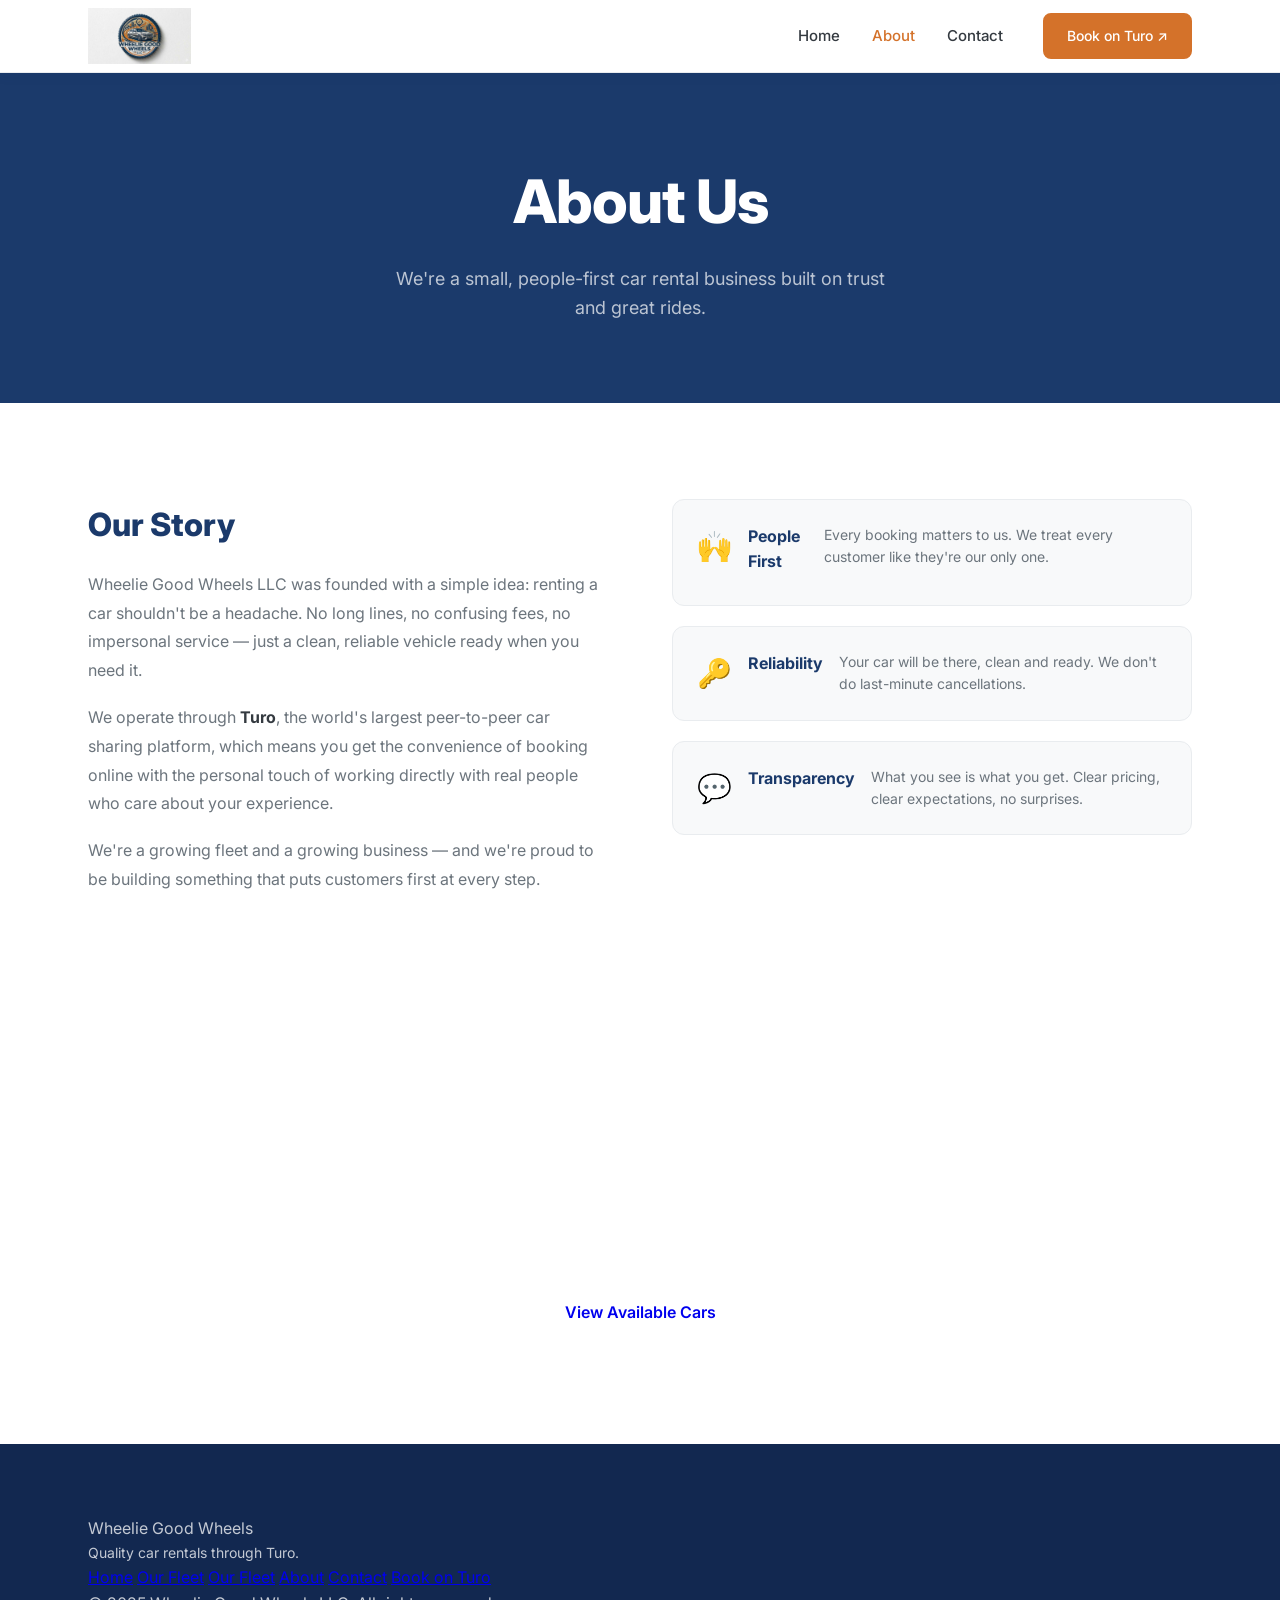
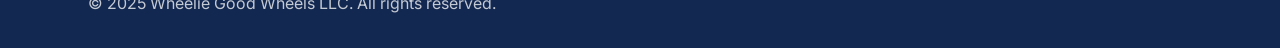
==== about.html @ d0b461b2 "Initial commit - Wheelie Good Wheels website" ====
<!DOCTYPE html>
<html lang="en">
<head>
  <meta charset="UTF-8" />
  <meta name="viewport" content="width=device-width, initial-scale=1.0" />
  <title>About Us – Wheelie Good Wheels</title>
  <meta name="description" content="Learn about Wheelie Good Wheels, a peer-to-peer car rental business on Turo." />
  <link rel="stylesheet" href="styles.css" />
  <link href="https://fonts.googleapis.com/css2?family=Inter:wght@400;500;600;700;800&display=swap" rel="stylesheet" />
</head>
<body>

  <!-- NAV -->
  <nav class="navbar">
    <div class="container nav-inner">
      <a href="index.html" class="logo">
        <img src="logo.jpg" alt="Wheelie Good Wheels LLC" />
      </a>
      <ul class="nav-links">
        <li><a href="index.html">Home</a></li>
        <li><a href="about.html" class="active">About</a></li>
        <li><a href="contact.html">Contact</a></li>
        <li><a href="https://turo.com" target="_blank" class="btn btn-primary">Book on Turo ↗</a></li>
      </ul>
      <button class="hamburger" id="hamburger" aria-label="Open menu">&#9776;</button>
    </div>
    <div class="mobile-menu" id="mobileMenu">
      <a href="index.html">Home</a>
      <a href="fleet.html">Our Fleet</a>
      <a href="fleet.html">Our Fleet</a>
          <a href="about.html">About</a>
      <a href="contact.html">Contact</a>
      <a href="https://turo.com" target="_blank" class="btn btn-primary">Book on Turo</a>
    </div>
  </nav>

  <!-- PAGE HERO -->
  <section class="page-hero">
    <div class="container text-center">
      <h1>About Us</h1>
      <p>We're a small, people-first car rental business built on trust and great rides.</p>
    </div>
  </section>

  <!-- ABOUT CONTENT -->
  <section class="about-section">
    <div class="container about-grid">
      <div class="about-text">
        <h2>Our Story</h2>
        <p>Wheelie Good Wheels LLC was founded with a simple idea: renting a car shouldn't be a headache. No long lines, no confusing fees, no impersonal service — just a clean, reliable vehicle ready when you need it.</p>
        <p>We operate through <strong>Turo</strong>, the world's largest peer-to-peer car sharing platform, which means you get the convenience of booking online with the personal touch of working directly with real people who care about your experience.</p>
        <p>We're a growing fleet and a growing business — and we're proud to be building something that puts customers first at every step.</p>
      </div>
      <div class="about-values">
        <div class="value-card">
          <span class="value-icon">🙌</span>
          <h3>People First</h3>
          <p>Every booking matters to us. We treat every customer like they're our only one.</p>
        </div>
        <div class="value-card">
          <span class="value-icon">🔑</span>
          <h3>Reliability</h3>
          <p>Your car will be there, clean and ready. We don't do last-minute cancellations.</p>
        </div>
        <div class="value-card">
          <span class="value-icon">💬</span>
          <h3>Transparency</h3>
          <p>What you see is what you get. Clear pricing, clear expectations, no surprises.</p>
        </div>
      </div>
    </div>
  </section>

  <!-- CTA BANNER -->
  <section class="cta-banner">
    <div class="container text-center">
      <h2>Ready to Book?</h2>
      <p>Find your next ride on Turo — fast, easy, and affordable.</p>
      <a href="https://turo.com" target="_blank" class="btn btn-dark btn-lg">View Available Cars</a>
    </div>
  </section>

  <!-- FOOTER -->
  <footer class="footer">
    <div class="container footer-inner">
      <div class="footer-brand">
        <span class="logo-text">Wheelie Good Wheels</span>
        <p>Quality car rentals through Turo.</p>
      </div>
      <div class="footer-links">
        <a href="index.html">Home</a>
        <a href="fleet.html">Our Fleet</a>
      <a href="fleet.html">Our Fleet</a>
          <a href="about.html">About</a>
        <a href="contact.html">Contact</a>
        <a href="https://turo.com" target="_blank">Book on Turo</a>
      </div>
      <p class="footer-copy">&copy; 2025 Wheelie Good Wheels LLC. All rights reserved.</p>
    </div>
  </footer>

  <script src="script.js"></script>
</body>
</html>
---- styles.css ----
/* ===========================
   WHEELIE GOOD WHEELS - CSS v2
   Navy #1B3A6B | Orange #D4722A | White #FFFFFF
   =========================== */

*, *::before, *::after { box-sizing: border-box; margin: 0; padding: 0; }

:root {
  --navy: #1B3A6B;
  --navy-dark: #122850;
  --orange: #D4722A;
  --orange-dark: #B85E1E;
  --white: #FFFFFF;
  --off-white: #F8F9FA;
  --gray-100: #F1F3F5;
  --gray-200: #E9ECEF;
  --gray-400: #ADB5BD;
  --gray-600: #6C757D;
  --gray-800: #343A40;
  --font: 'Inter', -apple-system, BlinkMacSystemFont, sans-serif;
  --radius: 12px;
  --radius-lg: 20px;
  --shadow: 0 4px 24px rgba(27,58,107,0.10);
  --shadow-lg: 0 12px 48px rgba(27,58,107,0.18);
}

html { scroll-behavior: smooth; }
body { font-family: var(--font); color: var(--gray-800); background: var(--white); line-height: 1.6; -webkit-font-smoothing: antialiased; }

/* ---- UTILITY ---- */
.container { max-width: 1160px; margin: 0 auto; padding: 0 28px; }
.text-center { text-align: center; }
.mt-48 { margin-top: 48px; }

/* ---- BUTTONS ---- */
.btn {
  display: inline-block;
  padding: 13px 26px;
  border-radius: 8px;
  font-weight: 600;
  font-size: 15px;
  text-decoration: none;
  cursor: pointer;
  transition: all 0.2s ease;
  border: 2px solid transparent;
}
.btn-primary { background: var(--orange); color: var(--white); border-color: var(--orange); }
.btn-primary:hover { background: var(--orange-dark); border-color: var(--orange-dark); transform: translateY(-2px); box-shadow: 0 6px 20px rgba(212,114,42,0.4); }
.btn-outline { background: transparent; color: var(--navy); border-color: var(--navy); }
.btn-outline:hover { background: var(--navy); color: var(--white); transform: translateY(-2px); }
.btn-white-outline { background: transparent; color: var(--white); border-color: rgba(255,255,255,0.7); }
.btn-white-outline:hover { background: rgba(255,255,255,0.15); border-color: var(--white); }
.btn-lg { padding: 16px 36px; font-size: 16px; border-radius: 10px; }
.btn-xl { padding: 20px 48px; font-size: 18px; font-weight: 700; border-radius: 12px; }

/* ---- SECTION HEADER ---- */
.section-header { text-align: center; margin-bottom: 56px; }
.section-title { font-size: clamp(28px, 4vw, 44px); font-weight: 800; letter-spacing: -0.5px; color: var(--navy); margin-bottom: 14px; }
.section-sub { font-size: 17px; color: var(--gray-600); max-width: 540px; margin: 0 auto; }

/* ---- NAVBAR ---- */
.navbar { position: sticky; top: 0; z-index: 100; background: var(--white); border-bottom: 1px solid var(--gray-200); box-shadow: 0 2px 12px rgba(27,58,107,0.08); }
.nav-inner { display: flex; align-items: center; justify-content: space-between; height: 72px; }
.logo img { height: 56px; width: auto; display: block; }
.nav-links { display: flex; align-items: center; gap: 32px; list-style: none; }
.nav-links a { text-decoration: none; color: var(--gray-800); font-weight: 500; font-size: 15px; transition: color 0.2s; }
.nav-links a:hover, .nav-links a.active { color: var(--orange); }
.nav-links .btn { color: var(--white); margin-left: 8px; padding: 10px 22px; font-size: 14px; }
.hamburger { display: none; background: none; border: none; color: var(--navy); font-size: 26px; cursor: pointer; }
.mobile-menu { display: none; flex-direction: column; gap: 4px; background: var(--white); padding: 12px 28px 20px; border-top: 1px solid var(--gray-200); }
.mobile-menu a { text-decoration: none; color: var(--gray-800); font-weight: 500; font-size: 16px; padding: 10px 0; border-bottom: 1px solid var(--gray-100); }
.mobile-menu .btn { margin-top: 12px; text-align: center; color: var(--white); border-bottom: none; }
.mobile-menu.open { display: flex; }
@media (max-width: 820px) { .nav-links { display: none; } .hamburger { display: block; } }

/* ---- HERO ---- */
.hero { position: relative; min-height: 92vh; display: flex; align-items: center; overflow: hidden; }
.hero-bg {
  position: absolute; inset: 0;
  background-image: url('https://images.unsplash.com/photo-1492144534655-ae79c964c9d7?w=1800&q=85');
  background-size: cover;
  background-position: center 40%;
  z-index: 0;
}
.hero-overlay {
  position: absolute; inset: 0;
  background: linear-gradient(135deg, rgba(27,58,107,0.88) 0%, rgba(18,40,80,0.72) 60%, rgba(0,0,0,0.55) 100%);
  z-index: 1;
}
.hero-inner { position: relative; z-index: 2; padding: 100px 0 80px; }
.hero-content { max-width: 640px; }
.hero-badge-pill {
  display: inline-block;
  background: rgba(212,114,42,0.25);
  border: 1px solid rgba(212,114,42,0.6);
  color: #FFB380;
  font-size: 13px;
  font-weight: 600;
  padding: 6px 16px;
  border-radius: 999px;
  margin-bottom: 24px;
  letter-spacing: 0.3px;
}
.hero-content h1 {
  font-size: clamp(44px, 7vw, 80px);
  font-weight: 900;
  line-height: 1.05;
  letter-spacing: -2px;
  color: var(--white);
  margin-bottom: 24px;
}
.hero-content h1 .highlight { color: var(--orange); }
.hero-sub { font-size: 19px; color: rgba(255,255,255,0.80); max-width: 500px; margin-bottom: 40px; line-height: 1.7; }
.hero-buttons { display: flex; gap: 16px; flex-wrap: wrap; margin-bottom: 48px; }
.hero-stats { display: flex; align-items: center; gap: 20px; }
.stat { display: flex; flex-direction: column; }
.stat strong { font-size: 20px; font-weight: 800; color: var(--white); line-height: 1; }
.stat span { font-size: 12px; color: rgba(255,255,255,0.6); text-transform: uppercase; letter-spacing: 0.5px; margin-top: 3px; }
.stat-divider { width: 1px; height: 36px; background: rgba(255,255,255,0.2); }
@media (max-width: 600px) { .hero { min-height: 85vh; } .hero-content h1 { letter-spacing: -1px; } }

/* ---- TRUST BAR ---- */
.trust-bar { background: var(--navy); padding: 18px 0; }
.trust-inner { display: flex; align-items: center; justify-content: center; gap: 36px; flex-wrap: wrap; }
.trust-item { color: rgba(255,255,255,0.88); font-size: 14px; font-weight: 500; white-space: nowrap; }
@media (max-width: 600px) { .trust-inner { gap: 18px; } }

/* ---- FLEET ---- */
.fleet { padding: 100px 0; background: var(--off-white); }
.fleet-grid { display: grid; grid-template-columns: repeat(auto-fit, minmax(300px, 1fr)); gap: 28px; }
.fleet-card { background: var(--white); border-radius: var(--radius-lg); overflow: hidden; box-shadow: var(--shadow); transition: transform 0.25s, box-shadow 0.25s; }
.fleet-card:hover { transform: translateY(-6px); box-shadow: var(--shadow-lg); }
.fleet-img-wrap { position: relative; overflow: hidden; height: 220px; }
.fleet-img-wrap img { width: 100%; height: 100%; object-fit: cover; transition: transform 0.4s; }
.fleet-card:hover .fleet-img-wrap img { transform: scale(1.05); }
.fleet-tag {
  position: absolute; top: 14px; left: 14px;
  background: var(--orange); color: var(--white);
  font-size: 12px; font-weight: 700;
  padding: 4px 12px; border-radius: 999px;
  text-transform: uppercase; letter-spacing: 0.5px;
}
.fleet-tag-soon { background: var(--gray-600); }
.fleet-info { padding: 24px; }
.fleet-info h3 { font-size: 20px; font-weight: 700; color: var(--navy); margin-bottom: 8px; }
.fleet-info p { color: var(--gray-600); font-size: 14px; margin-bottom: 20px; line-height: 1.6; }

/* ---- FEATURES ---- */
.features { padding: 100px 0; background: var(--white); }
.features-grid { display: grid; grid-template-columns: repeat(auto-fit, minmax(240px, 1fr)); gap: 24px; }
.feature-card { background: var(--off-white); border-radius: var(--radius); padding: 36px 28px; border: 1px solid var(--gray-200); transition: all 0.2s; }
.feature-card:hover { border-color: var(--orange); box-shadow: 0 6px 24px rgba(212,114,42,0.12); transform: translateY(-3px); }
.feature-icon { font-size: 36px; margin-bottom: 18px; }
.feature-card h3 { font-size: 18px; font-weight: 700; color: var(--navy); margin-bottom: 10px; }
.feature-card p { color: var(--gray-600); font-size: 15px; line-height: 1.65; }

/* ---- HOW IT WORKS ---- */
.how-it-works { padding: 100px 0; background: var(--navy); }
.how-it-works .section-title { color: var(--white); }
.how-it-works .section-sub { color: rgba(255,255,255,0.65); }
.steps { display: flex; align-items: flex-start; justify-content: center; gap: 16px; flex-wrap: wrap; margin-top: 0; }
.step { flex: 1; min-width: 200px; max-width: 260px; text-align: center; padding: 32px 16px; }
.step-num { width: 64px; height: 64px; background: var(--orange); color: var(--white); border-radius: 50%; font-size: 24px; font-weight: 800; display: flex; align-items: center; justify-content: center; margin: 0 auto 20px; box-shadow: 0 6px 20px rgba(212,114,42,0.4); }
.step h3 { font-size: 18px; font-weight: 700; color: var(--white); margin-bottom: 10px; }
.step p { color: rgba(255,255,255,0.65); font-size: 15px; line-height: 1.65; }
.step-arrow { font-size: 28px; color: rgba(255,255,255,0.25); align-self: center; padding-bottom: 32px; }
.how-it-works .btn-primary { box-shadow: 0 8px 28px rgba(212,114,42,0.45); }
@media (max-width: 640px) { .step-arrow { display: none; } }

/* ---- CTA BANNER ---- */
.cta-banner { position: relative; padding: 100px 0; overflow: hidden; }
.cta-bg {
  position: absolute; inset: 0;
  background-image: url('https://images.unsplash.com/photo-1449965408869-eaa3f722e40d?w=1600&q=80');
  background-size: cover; background-position: center;
  filter: brightness(0.35);
  z-index: 0;
}
.cta-inner { position: relative; z-index: 1; }
.cta-banner h2 { font-size: clamp(32px, 5vw, 56px); font-weight: 900; color: var(--white); margin-bottom: 16px; letter-spacing: -1px; }
.cta-banner p { font-size: 18px; color: rgba(255,255,255,0.78); margin-bottom: 40px; max-width: 480px; margin-left: auto; margin-right: auto; }

/* ---- FOOTER ---- */
.footer { background: var(--navy-dark); color: rgba(255,255,255,0.75); padding: 72px 0 32px; }
.footer-top { display: grid; grid-template-columns: 2fr 1fr 1fr; gap: 48px; margin-bottom: 56px; }
@media (max-width: 768px) { .footer-top { grid-template-columns: 1fr; gap: 36px; } }
.footer-logo { height: 64px; width: auto; margin-bottom: 16px; border-radius: 8px; background: var(--white); padding: 4px; }
.footer-brand p { font-size: 14px; line-height: 1.7; max-width: 280px; }
.footer-nav, .footer-contact { display: flex; flex-direction: column; gap: 10px; }
.footer-nav strong, .footer-contact strong { color: var(--white); font-size: 13px; text-transform: uppercase; letter-spacing: 1px; margin-bottom: 6px; }
.footer-nav a, .footer-contact a, .footer-contact span { color: rgba(255,255,255,0.6); text-decoration: none; font-size: 14px; transition: color 0.2s; }
.footer-nav a:hover, .footer-contact a:hover { color: var(--orange); }
.footer-bottom { border-top: 1px solid rgba(255,255,255,0.08); padding-top: 28px; text-align: center; font-size: 13px; color: rgba(255,255,255,0.35); }

/* ---- PAGE HERO ---- */
.page-hero { background: var(--navy); color: var(--white); padding: 80px 0; text-align: center; }
.page-hero h1 { font-size: clamp(36px, 5vw, 60px); font-weight: 800; letter-spacing: -1px; margin-bottom: 16px; }
.page-hero p { font-size: 18px; color: rgba(255,255,255,0.70); max-width: 520px; margin: 0 auto; }

/* ---- ABOUT PAGE ---- */
.about-section { padding: 96px 0; }
.about-grid { display: grid; grid-template-columns: 1fr 1fr; gap: 64px; align-items: start; }
@media (max-width: 768px) { .about-grid { grid-template-columns: 1fr; gap: 48px; } }
.about-text h2 { font-size: 32px; font-weight: 800; color: var(--navy); margin-bottom: 20px; }
.about-text p { color: var(--gray-600); font-size: 16px; margin-bottom: 18px; line-height: 1.8; }
.about-text p strong { color: var(--gray-800); }
.about-values { display: flex; flex-direction: column; gap: 20px; }
.value-card { background: var(--off-white); border-radius: var(--radius); padding: 24px; display: flex; gap: 16px; align-items: flex-start; border: 1px solid var(--gray-200); }
.value-icon { font-size: 28px; flex-shrink: 0; }
.value-card h3 { font-size: 16px; font-weight: 700; color: var(--navy); margin-bottom: 6px; }
.value-card p { color: var(--gray-600); font-size: 14px; line-height: 1.6; }

/* ---- CONTACT PAGE ---- */
.contact-section { padding: 96px 0; }
.contact-grid { display: grid; grid-template-columns: 1fr 1.4fr; gap: 64px; align-items: start; }
@media (max-width: 768px) { .contact-grid { grid-template-columns: 1fr; gap: 48px; } }
.contact-info h2 { font-size: 30px; font-weight: 800; color: var(--navy); margin-bottom: 16px; }
.contact-info > p { color: var(--gray-600); margin-bottom: 36px; line-height: 1.75; }
.contact-item { display: flex; gap: 16px; align-items: flex-start; margin-bottom: 28px; }
.contact-icon { font-size: 24px; flex-shrink: 0; margin-top: 2px; }
.contact-item strong { display: block; font-weight: 700; font-size: 13px; text-transform: uppercase; letter-spacing: 0.5px; margin-bottom: 4px; color: var(--navy); }
.contact-item a, .contact-item span { color: var(--gray-600); text-decoration: none; font-size: 15px; }
.contact-item a:hover { color: var(--orange); }
.contact-form-wrap { background: var(--off-white); border-radius: 16px; padding: 44px; border: 1px solid var(--gray-200); }
.form-group { margin-bottom: 20px; }
.form-group label { display: block; font-weight: 600; font-size: 14px; margin-bottom: 8px; color: var(--gray-800); }
.form-group input, .form-group textarea { width: 100%; padding: 13px 16px; border: 2px solid var(--gray-200); border-radius: 8px; font-size: 15px; font-family: var(--font); background: var(--white); transition: border-color 0.2s; color: var(--gray-800); }
.form-group input:focus, .form-group textarea:focus { outline: none; border-color: var(--orange); }
.form-group textarea { resize: vertical; }
.form-check { margin-bottom: 24px; }
.checkbox-label { display: flex; align-items: flex-start; gap: 12px; cursor: pointer; }
.checkbox-label input[type="checkbox"] { width: 18px; height: 18px; margin-top: 2px; flex-shrink: 0; accent-color: var(--orange); cursor: pointer; }
.checkbox-label span { font-size: 13px; color: var(--gray-600); line-height: 1.6; }
.form-note { margin-top: 14px; text-align: center; font-size: 13px; color: var(--gray-400); }
.form-note a { color: var(--orange); text-decoration: underline; }
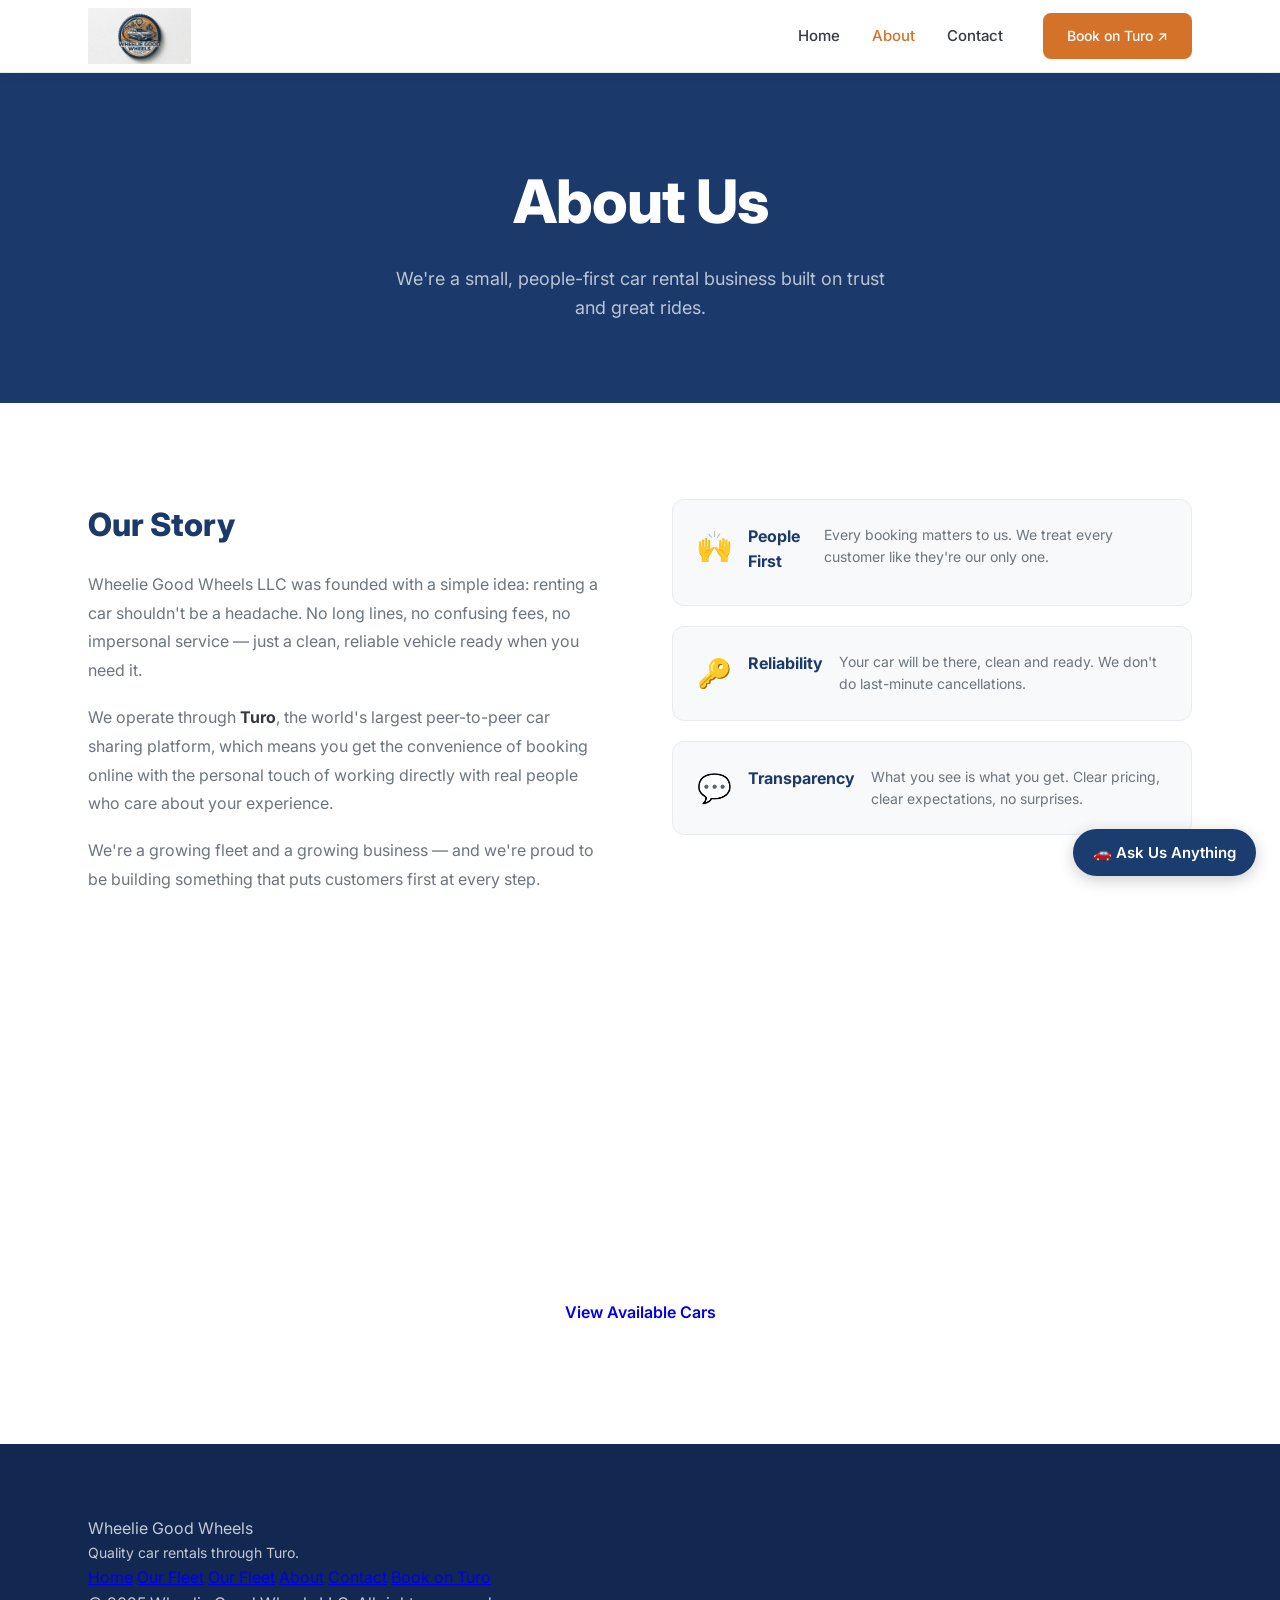
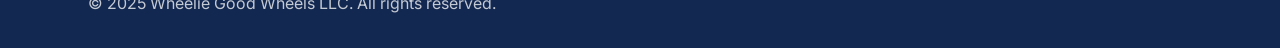
==== commit 58304232: "Add AI chat widget (Gemini) + fix contact page + Formspree serverless backend" ====
--- a/about.html
+++ b/about.html
@@ -100,5 +100,6 @@
   </footer>
 
   <script src="script.js"></script>
+  <script src="chat-widget.js"></script>
 </body>
 </html>
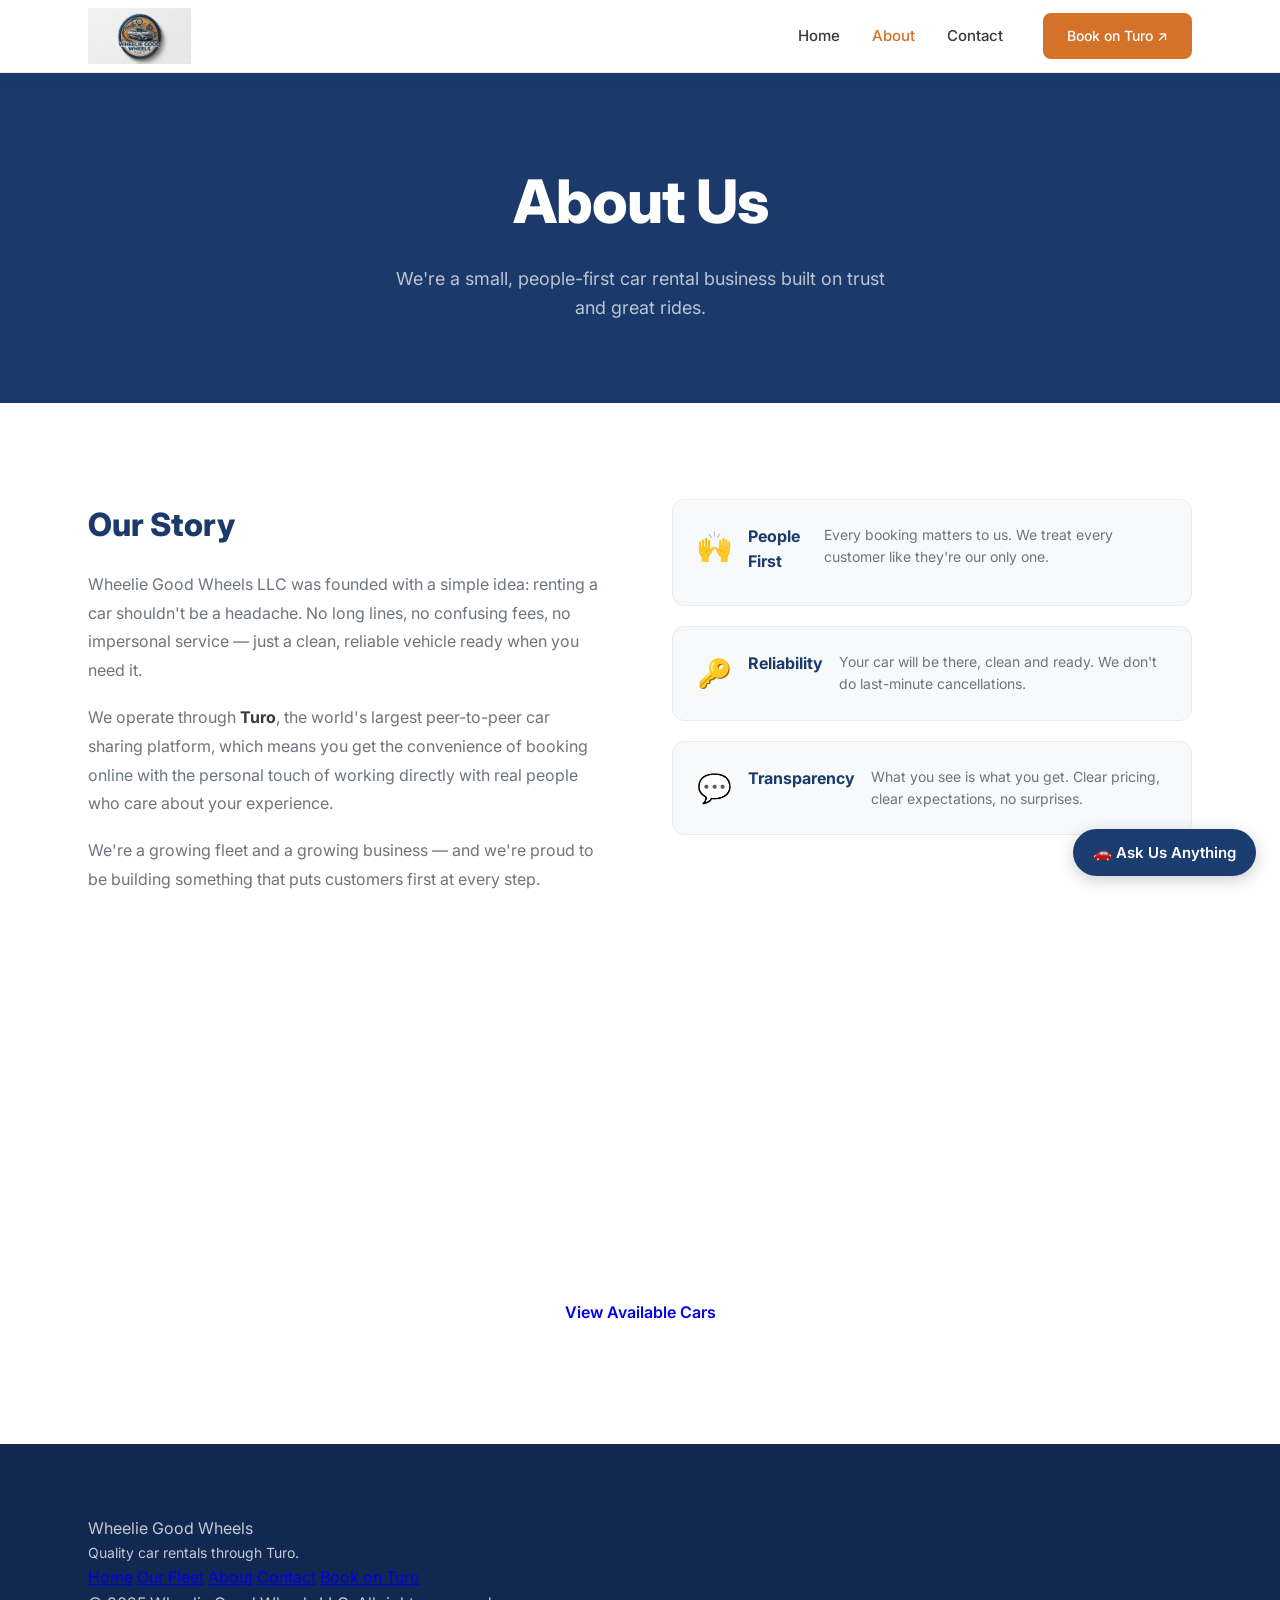
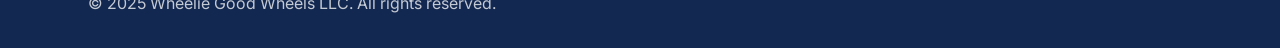
==== commit 1d35f436: "Fix duplicate Our Fleet on all pages + proper logo watermark in hero (33vw, screen blend)" ====
--- a/about.html
+++ b/about.html
@@ -20,17 +20,16 @@
         <li><a href="index.html">Home</a></li>
         <li><a href="about.html" class="active">About</a></li>
         <li><a href="contact.html">Contact</a></li>
-        <li><a href="https://turo.com" target="_blank" class="btn btn-primary">Book on Turo ↗</a></li>
+        <li><a href="https://turo.com/us/en/suv-rental/united-states/brandon-fl/tesla/model-y/3444633" target="_blank" class="btn btn-primary">Book on Turo ↗</a></li>
       </ul>
       <button class="hamburger" id="hamburger" aria-label="Open menu">&#9776;</button>
     </div>
     <div class="mobile-menu" id="mobileMenu">
       <a href="index.html">Home</a>
       <a href="fleet.html">Our Fleet</a>
-      <a href="fleet.html">Our Fleet</a>
-          <a href="about.html">About</a>
+      <a href="about.html">About</a>
       <a href="contact.html">Contact</a>
-      <a href="https://turo.com" target="_blank" class="btn btn-primary">Book on Turo</a>
+      <a href="https://turo.com/us/en/suv-rental/united-states/brandon-fl/tesla/model-y/3444633" target="_blank" class="btn btn-primary">Book on Turo</a>
     </div>
   </nav>
 
@@ -76,7 +75,7 @@
     <div class="container text-center">
       <h2>Ready to Book?</h2>
       <p>Find your next ride on Turo — fast, easy, and affordable.</p>
-      <a href="https://turo.com" target="_blank" class="btn btn-dark btn-lg">View Available Cars</a>
+      <a href="https://turo.com/us/en/suv-rental/united-states/brandon-fl/tesla/model-y/3444633" target="_blank" class="btn btn-dark btn-lg">View Available Cars</a>
     </div>
   </section>
 
@@ -90,10 +89,9 @@
       <div class="footer-links">
         <a href="index.html">Home</a>
         <a href="fleet.html">Our Fleet</a>
-      <a href="fleet.html">Our Fleet</a>
-          <a href="about.html">About</a>
+        <a href="about.html">About</a>
         <a href="contact.html">Contact</a>
-        <a href="https://turo.com" target="_blank">Book on Turo</a>
+        <a href="https://turo.com/us/en/suv-rental/united-states/brandon-fl/tesla/model-y/3444633" target="_blank">Book on Turo</a>
       </div>
       <p class="footer-copy">&copy; 2025 Wheelie Good Wheels LLC. All rights reserved.</p>
     </div>
--- a/styles.css
+++ b/styles.css
@@ -77,17 +77,30 @@
 .hero { position: relative; min-height: 92vh; display: flex; align-items: center; overflow: hidden; }
 .hero-bg {
   position: absolute; inset: 0;
-  background-image: url('https://images.unsplash.com/photo-1492144534655-ae79c964c9d7?w=1800&q=85');
-  background-size: cover;
-  background-position: center 40%;
+  background-color: var(--navy-dark);
   z-index: 0;
 }
 .hero-overlay {
   position: absolute; inset: 0;
-  background: linear-gradient(135deg, rgba(27,58,107,0.88) 0%, rgba(18,40,80,0.72) 60%, rgba(0,0,0,0.55) 100%);
+  background: linear-gradient(135deg, rgba(15,30,60,0.80) 0%, rgba(15,30,60,0.60) 50%, rgba(15,30,60,0.72) 100%);
   z-index: 1;
 }
-.hero-inner { position: relative; z-index: 2; padding: 100px 0 80px; }
+.hero-logo-watermark {
+  position: absolute; inset: 0;
+  z-index: 2;
+  display: flex;
+  align-items: center;
+  justify-content: center;
+  pointer-events: none;
+}
+.hero-logo-watermark img {
+  width: 33vw;
+  max-width: 480px;
+  min-width: 200px;
+  opacity: 0.18;
+  mix-blend-mode: screen;
+}
+.hero-inner { position: relative; z-index: 3; padding: 100px 0 80px; }
 .hero-content { max-width: 640px; }
 .hero-badge-pill {
   display: inline-block;
@@ -233,3 +246,179 @@
 .checkbox-label span { font-size: 13px; color: var(--gray-600); line-height: 1.6; }
 .form-note { margin-top: 14px; text-align: center; font-size: 13px; color: var(--gray-400); }
 .form-note a { color: var(--orange); text-decoration: underline; }
+
+/* ===========================
+   MOBILE OPTIMIZATIONS
+   =========================== */
+
+/* ---- GLOBAL MOBILE ---- */
+@media (max-width: 480px) {
+  .container { padding: 0 16px; }
+  .btn-xl { padding: 16px 32px; font-size: 16px; }
+  .btn-lg { padding: 14px 24px; font-size: 15px; }
+  .section-header { margin-bottom: 36px; }
+  .section-sub { font-size: 15px; }
+}
+
+/* ---- NAVBAR MOBILE ---- */
+@media (max-width: 480px) {
+  .nav-inner { height: 60px; }
+  .logo img { height: 44px; }
+  .hamburger { font-size: 22px; }
+  .mobile-menu { padding: 8px 16px 16px; }
+  .mobile-menu a { font-size: 15px; padding: 10px 0; }
+}
+
+/* ---- HERO MOBILE ---- */
+@media (max-width: 768px) {
+  .hero { min-height: 100svh; }
+  .hero-inner { padding: 80px 0 60px; }
+  .hero-content h1 { font-size: clamp(36px, 10vw, 56px); letter-spacing: -1px; margin-bottom: 16px; }
+  .hero-sub { font-size: 16px; margin-bottom: 28px; }
+  .hero-buttons { flex-direction: column; gap: 12px; }
+  .hero-buttons .btn { width: 100%; text-align: center; }
+  .hero-stats { gap: 14px; flex-wrap: wrap; }
+  .stat strong { font-size: 18px; }
+}
+
+@media (max-width: 480px) {
+  .hero-inner { padding: 70px 0 48px; }
+  .hero-badge-pill { font-size: 12px; margin-bottom: 16px; }
+  .hero-content h1 { font-size: clamp(32px, 9vw, 44px); }
+  .hero-sub { font-size: 15px; }
+  .hero-stats { display: none; }
+}
+
+/* ---- TRUST BAR MOBILE ---- */
+@media (max-width: 480px) {
+  .trust-bar { padding: 14px 0; }
+  .trust-item { font-size: 12px; }
+  .trust-inner { gap: 12px; justify-content: flex-start; padding: 0 16px; overflow-x: auto; flex-wrap: nowrap; }
+}
+
+/* ---- FLEET MOBILE ---- */
+@media (max-width: 768px) {
+  .fleet { padding: 64px 0; }
+  .fleet-grid { grid-template-columns: 1fr; gap: 20px; }
+  .fleet-img-wrap { height: 200px; }
+}
+
+@media (max-width: 480px) {
+  .fleet { padding: 48px 0; }
+  .fleet-img-wrap { height: 180px; }
+  .fleet-info { padding: 20px; }
+  .fleet-info h3 { font-size: 18px; }
+}
+
+/* ---- FEATURES MOBILE ---- */
+@media (max-width: 768px) {
+  .features { padding: 64px 0; }
+  .features-grid { grid-template-columns: 1fr 1fr; gap: 16px; }
+  .feature-card { padding: 24px 18px; }
+  .feature-icon { font-size: 28px; margin-bottom: 12px; }
+  .feature-card h3 { font-size: 15px; }
+  .feature-card p { font-size: 13px; }
+}
+
+@media (max-width: 480px) {
+  .features { padding: 48px 0; }
+  .features-grid { grid-template-columns: 1fr; gap: 14px; }
+  .feature-card { padding: 22px 18px; }
+}
+
+/* ---- HOW IT WORKS MOBILE ---- */
+@media (max-width: 768px) {
+  .how-it-works { padding: 64px 0; }
+  .steps { flex-direction: column; align-items: center; gap: 0; }
+  .step { max-width: 100%; width: 100%; padding: 24px 20px; text-align: left; display: flex; gap: 20px; align-items: flex-start; }
+  .step-num { width: 50px; height: 50px; font-size: 20px; flex-shrink: 0; margin: 0; }
+  .step-content { flex: 1; }
+  .step h3 { font-size: 17px; margin-bottom: 6px; }
+  .step p { font-size: 14px; }
+  .step-arrow { display: none; }
+  .how-it-works .mt-48 { margin-top: 32px; }
+}
+
+@media (max-width: 480px) {
+  .how-it-works { padding: 48px 0; }
+}
+
+/* ---- CTA BANNER MOBILE ---- */
+@media (max-width: 768px) {
+  .cta-banner { padding: 64px 0; }
+  .cta-banner h2 { font-size: clamp(28px, 7vw, 44px); }
+  .cta-banner p { font-size: 16px; }
+}
+
+@media (max-width: 480px) {
+  .cta-banner { padding: 48px 0; }
+  .cta-banner .btn-xl { width: 100%; }
+}
+
+/* ---- FOOTER MOBILE ---- */
+@media (max-width: 768px) {
+  .footer { padding: 48px 0 24px; }
+  .footer-top { margin-bottom: 36px; gap: 28px; }
+  .footer-logo { height: 48px; }
+}
+
+@media (max-width: 480px) {
+  .footer-bottom { font-size: 12px; }
+}
+
+/* ---- PAGE HERO MOBILE ---- */
+@media (max-width: 768px) {
+  .page-hero { padding: 56px 0; }
+  .page-hero h1 { font-size: clamp(28px, 8vw, 44px); }
+  .page-hero p { font-size: 16px; }
+}
+
+/* ---- FLEET PAGE MOBILE ---- */
+@media (max-width: 768px) {
+  .fleet-detail { padding: 56px 0; }
+  .fleet-detail-grid { grid-template-columns: 1fr !important; gap: 32px; }
+}
+
+/* ---- ABOUT PAGE MOBILE ---- */
+@media (max-width: 768px) {
+  .about-section { padding: 56px 0; }
+  .about-text h2 { font-size: 26px; }
+  .value-card { padding: 18px; }
+}
+
+/* ---- CONTACT PAGE MOBILE ---- */
+@media (max-width: 768px) {
+  .contact-section { padding: 56px 0; }
+  .contact-form-wrap { padding: 28px 20px; }
+}
+
+@media (max-width: 480px) {
+  .contact-form-wrap { padding: 22px 16px; border-radius: 12px; }
+  .form-group input, .form-group textarea { font-size: 16px; } /* Prevents iOS zoom on focus */
+  .btn-full { width: 100%; }
+}
+
+/* ---- FOOTER LINKS MOBILE ---- */
+@media (max-width: 480px) {
+  .footer-inner { display: flex; flex-direction: column; gap: 8px; text-align: center; }
+  .footer-links { display: flex; flex-wrap: wrap; justify-content: center; gap: 12px; }
+  .footer-links a { font-size: 13px; }
+  .footer-copy { font-size: 12px; }
+}
+
+/* ---- CHAT WIDGET MOBILE ---- */
+@media (max-width: 480px) {
+  #wgw-chat-window {
+    width: calc(100vw - 24px) !important;
+    right: 12px !important;
+    bottom: 80px !important;
+    max-height: 70vh !important;
+  }
+  #wgw-chat-btn {
+    right: 12px !important;
+    bottom: 12px !important;
+    padding: 12px 16px !important;
+    font-size: 14px !important;
+  }
+  #wgw-chat-messages { max-height: calc(70vh - 130px) !important; }
+}
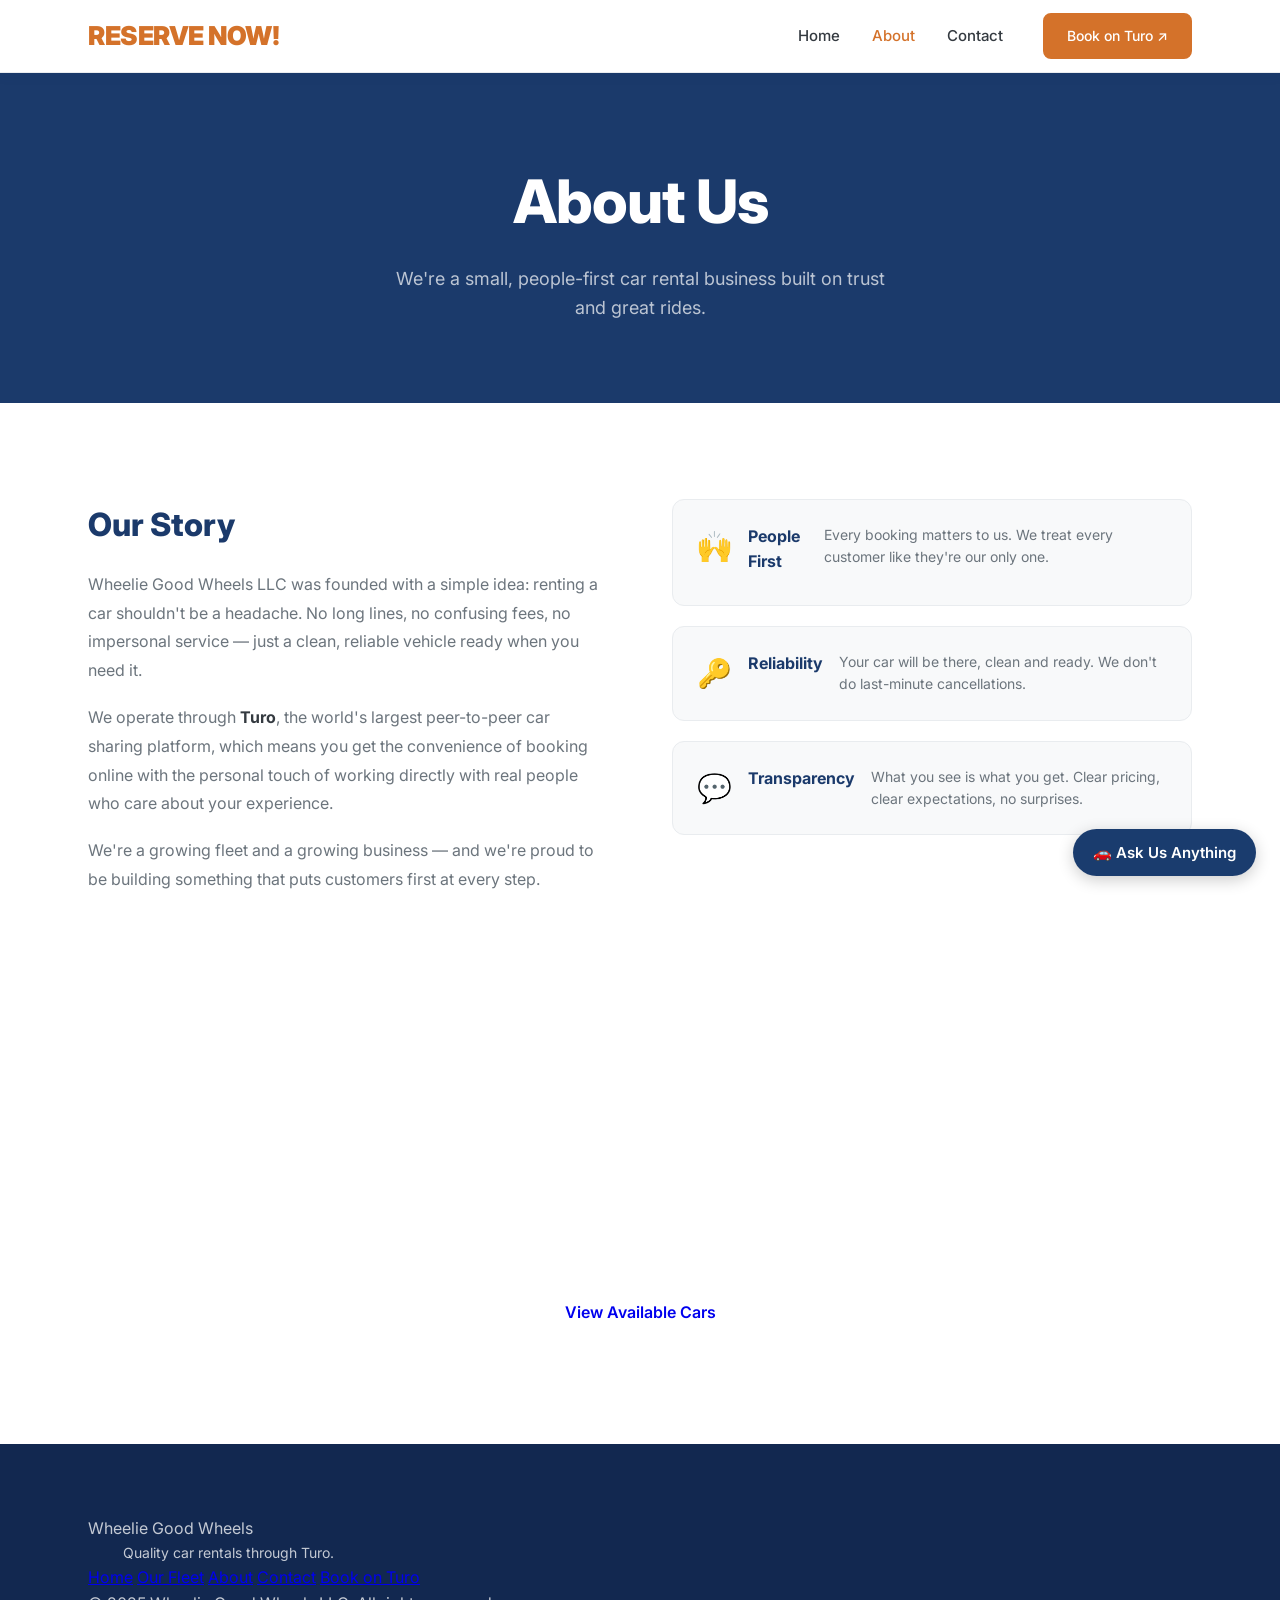
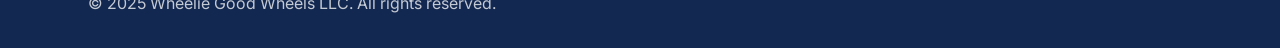
==== commit 9104fb66: "Replace navbar logo with Reserve Now! text" ====
--- a/about.html
+++ b/about.html
@@ -14,7 +14,7 @@
   <nav class="navbar">
     <div class="container nav-inner">
       <a href="index.html" class="logo">
-        <img src="logo.jpg" alt="Wheelie Good Wheels LLC" />
+        Reserve Now!
       </a>
       <ul class="nav-links">
         <li><a href="index.html">Home</a></li>
--- a/styles.css
+++ b/styles.css
@@ -62,6 +62,8 @@
 .navbar { position: sticky; top: 0; z-index: 100; background: var(--white); border-bottom: 1px solid var(--gray-200); box-shadow: 0 2px 12px rgba(27,58,107,0.08); }
 .nav-inner { display: flex; align-items: center; justify-content: space-between; height: 72px; }
 .logo img { height: 56px; width: auto; display: block; }
+.logo { text-decoration: none; font-size: 26px; font-weight: 900; color: var(--orange); letter-spacing: -0.5px; text-transform: uppercase; transition: opacity 0.2s; }
+.logo:hover { opacity: 0.85; }
 .nav-links { display: flex; align-items: center; gap: 32px; list-style: none; }
 .nav-links a { text-decoration: none; color: var(--gray-800); font-weight: 500; font-size: 15px; transition: color 0.2s; }
 .nav-links a:hover, .nav-links a.active { color: var(--orange); }
@@ -74,7 +76,7 @@
 @media (max-width: 820px) { .nav-links { display: none; } .hamburger { display: block; } }
 
 /* ---- HERO ---- */
-.hero { position: relative; min-height: 92vh; display: flex; align-items: center; overflow: hidden; }
+.hero { position: relative; height: 72vw; max-height: 90vh; overflow: hidden; }
 .hero-bg {
   position: absolute; inset: 0;
   background-color: var(--navy-dark);
@@ -89,18 +91,20 @@
   position: absolute; inset: 0;
   z-index: 2;
   display: flex;
-  align-items: center;
+  align-items: flex-start;
   justify-content: center;
+  overflow: hidden;
   pointer-events: none;
 }
 .hero-logo-watermark img {
-  width: 33vw;
-  max-width: 480px;
-  min-width: 200px;
+  width: 132vw;
+  max-width: 1900px;
+  min-width: 800px;
+  margin-top: -4%;
   opacity: 0.18;
   mix-blend-mode: screen;
 }
-.hero-inner { position: relative; z-index: 3; padding: 100px 0 80px; }
+/* hero-inner removed */
 .hero-content { max-width: 640px; }
 .hero-badge-pill {
   display: inline-block;
@@ -133,6 +137,8 @@
 @media (max-width: 600px) { .hero { min-height: 85vh; } .hero-content h1 { letter-spacing: -1px; } }
 
 /* ---- TRUST BAR ---- */
+.hero-buttons-bar { background: var(--navy-dark); padding: 48px 0 56px; }
+.hero-buttons-inner { display: flex; gap: 20px; justify-content: center; flex-wrap: wrap; }
 .trust-bar { background: var(--navy); padding: 18px 0; }
 .trust-inner { display: flex; align-items: center; justify-content: center; gap: 36px; flex-wrap: wrap; }
 .trust-item { color: rgba(255,255,255,0.88); font-size: 14px; font-weight: 500; white-space: nowrap; }
@@ -197,8 +203,8 @@
 .footer { background: var(--navy-dark); color: rgba(255,255,255,0.75); padding: 72px 0 32px; }
 .footer-top { display: grid; grid-template-columns: 2fr 1fr 1fr; gap: 48px; margin-bottom: 56px; }
 @media (max-width: 768px) { .footer-top { grid-template-columns: 1fr; gap: 36px; } }
-.footer-logo { height: 64px; width: auto; margin-bottom: 16px; border-radius: 8px; background: var(--white); padding: 4px; }
-.footer-brand p { font-size: 14px; line-height: 1.7; max-width: 280px; }
+.footer-logo { height: 64px; width: auto; margin-bottom: 16px; border-radius: 8px; background: var(--white); padding: 4px; display: block; margin-left: auto; margin-right: auto; }
+.footer-brand p { font-size: 14px; line-height: 1.7; max-width: 280px; text-align: center; }
 .footer-nav, .footer-contact { display: flex; flex-direction: column; gap: 10px; }
 .footer-nav strong, .footer-contact strong { color: var(--white); font-size: 13px; text-transform: uppercase; letter-spacing: 1px; margin-bottom: 6px; }
 .footer-nav a, .footer-contact a, .footer-contact span { color: rgba(255,255,255,0.6); text-decoration: none; font-size: 14px; transition: color 0.2s; }
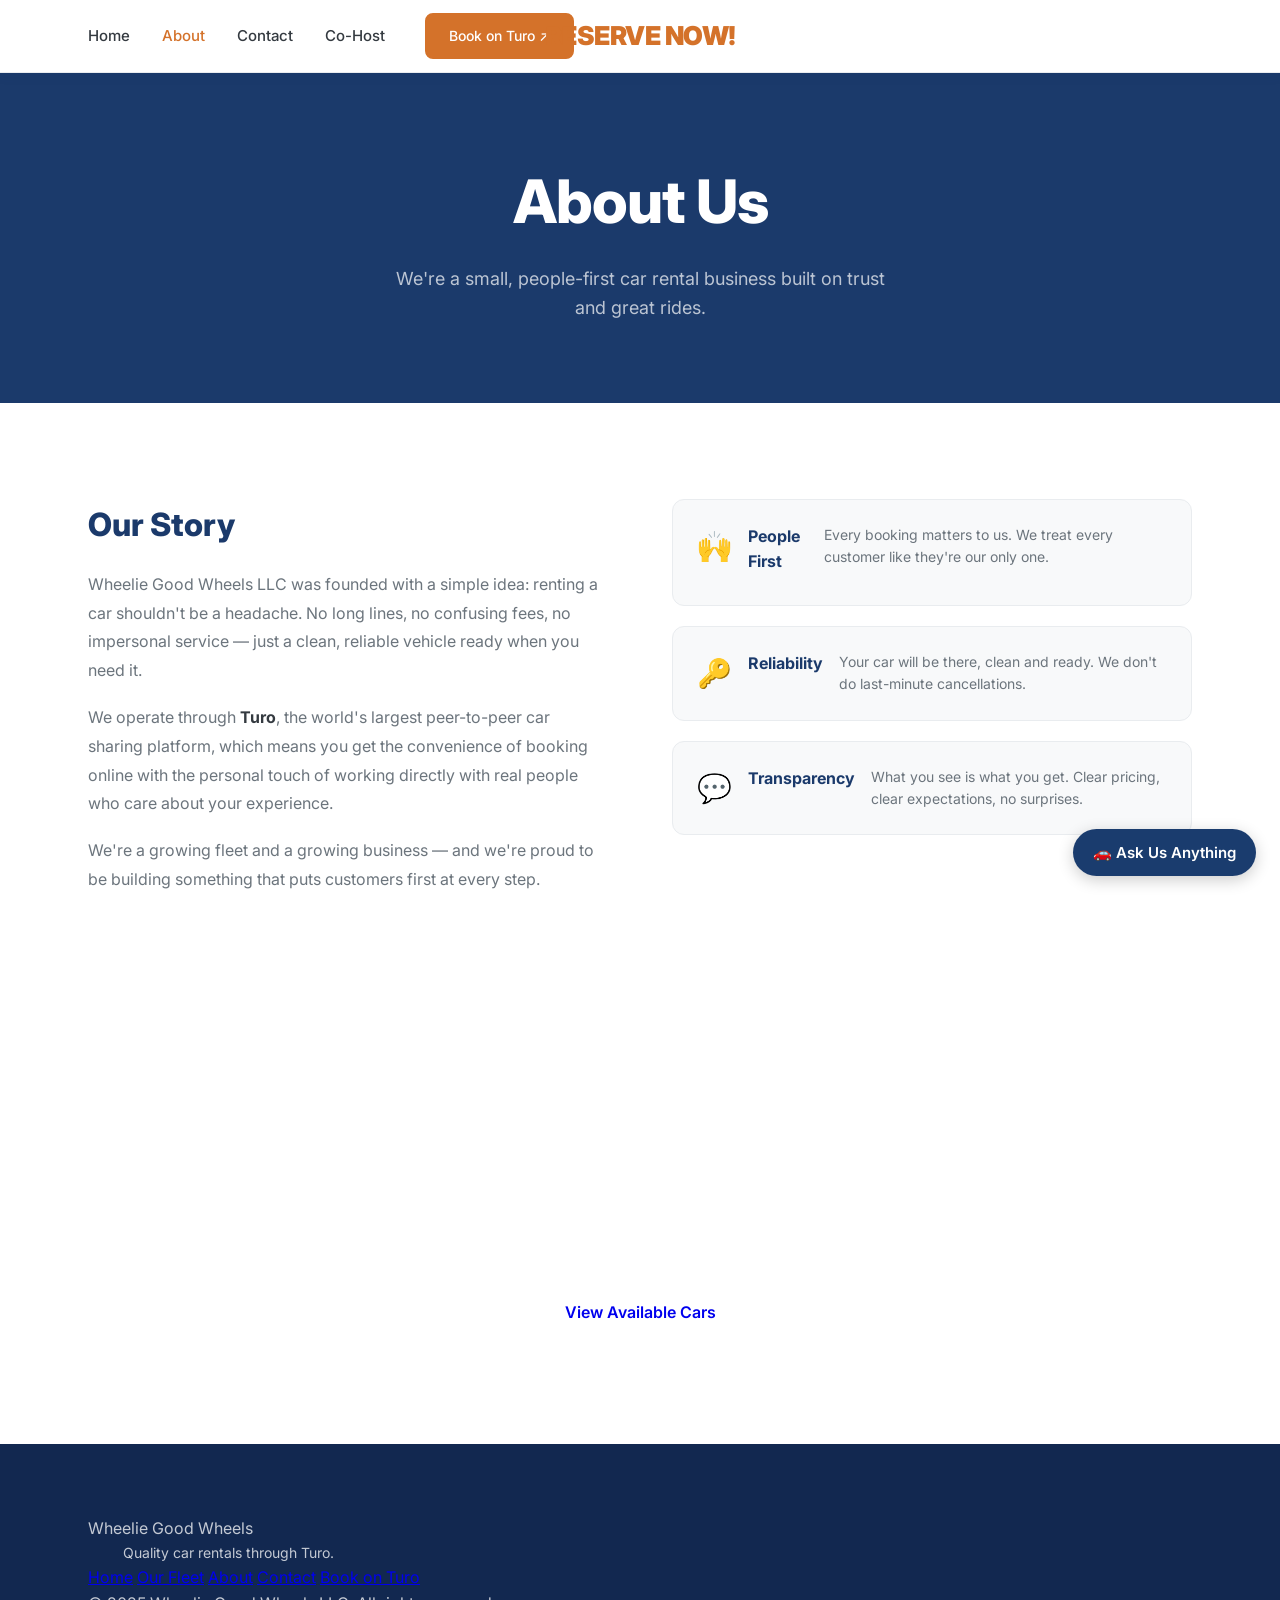
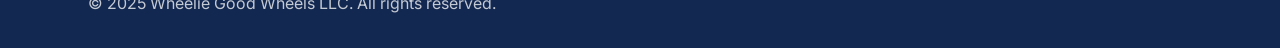
==== commit 476121ab: "Center Reserve Now!, add standalone cohost.html page, add Co-Host to all nav + footer" ====
--- a/about.html
+++ b/about.html
@@ -20,6 +20,7 @@
         <li><a href="index.html">Home</a></li>
         <li><a href="about.html" class="active">About</a></li>
         <li><a href="contact.html">Contact</a></li>
+        <li><a href="cohost.html">Co-Host</a></li>
         <li><a href="https://turo.com/us/en/suv-rental/united-states/brandon-fl/tesla/model-y/3444633" target="_blank" class="btn btn-primary">Book on Turo ↗</a></li>
       </ul>
       <button class="hamburger" id="hamburger" aria-label="Open menu">&#9776;</button>
@@ -29,6 +30,7 @@
       <a href="fleet.html">Our Fleet</a>
       <a href="about.html">About</a>
       <a href="contact.html">Contact</a>
+      <a href="cohost.html">Co-Host</a>
       <a href="https://turo.com/us/en/suv-rental/united-states/brandon-fl/tesla/model-y/3444633" target="_blank" class="btn btn-primary">Book on Turo</a>
     </div>
   </nav>
--- a/styles.css
+++ b/styles.css
@@ -60,9 +60,9 @@
 
 /* ---- NAVBAR ---- */
 .navbar { position: sticky; top: 0; z-index: 100; background: var(--white); border-bottom: 1px solid var(--gray-200); box-shadow: 0 2px 12px rgba(27,58,107,0.08); }
-.nav-inner { display: flex; align-items: center; justify-content: space-between; height: 72px; }
+.nav-inner { display: flex; align-items: center; justify-content: space-between; height: 72px; position: relative; }
 .logo img { height: 56px; width: auto; display: block; }
-.logo { text-decoration: none; font-size: 26px; font-weight: 900; color: var(--orange); letter-spacing: -0.5px; text-transform: uppercase; transition: opacity 0.2s; }
+.logo { text-decoration: none; font-size: 26px; font-weight: 900; color: var(--orange); letter-spacing: -0.5px; text-transform: uppercase; transition: opacity 0.2s; position: absolute; left: 50%; transform: translateX(-50%); white-space: nowrap; }
 .logo:hover { opacity: 0.85; }
 .nav-links { display: flex; align-items: center; gap: 32px; list-style: none; }
 .nav-links a { text-decoration: none; color: var(--gray-800); font-weight: 500; font-size: 15px; transition: color 0.2s; }
@@ -175,6 +175,17 @@
 
 /* ---- HOW IT WORKS ---- */
 .how-it-works { padding: 100px 0; background: var(--navy); }
+
+/* CO-HOST */
+.cohost { padding: 100px 0; background: linear-gradient(135deg, #0a1628 0%, #1b3a6b 100%); }
+.cohost-grid { display: grid; grid-template-columns: repeat(auto-fit, minmax(220px, 1fr)); gap: 24px; margin: 56px 0 48px; }
+.cohost-card { background: rgba(255,255,255,0.06); border: 1px solid rgba(255,255,255,0.1); border-radius: 16px; padding: 36px 28px; transition: transform 0.25s, background 0.25s; }
+.cohost-card:hover { transform: translateY(-4px); background: rgba(255,255,255,0.10); }
+.cohost-icon { font-size: 36px; margin-bottom: 16px; }
+.cohost-card h3 { font-size: 18px; font-weight: 700; color: var(--orange); margin-bottom: 12px; }
+.cohost-card p { font-size: 14px; color: rgba(255,255,255,0.78); line-height: 1.7; }
+.cohost-cta { text-align: center; padding-top: 16px; }
+.cohost-cta p { color: rgba(255,255,255,0.7); font-size: 16px; margin-bottom: 20px; }
 .how-it-works .section-title { color: var(--white); }
 .how-it-works .section-sub { color: rgba(255,255,255,0.65); }
 .steps { display: flex; align-items: flex-start; justify-content: center; gap: 16px; flex-wrap: wrap; margin-top: 0; }
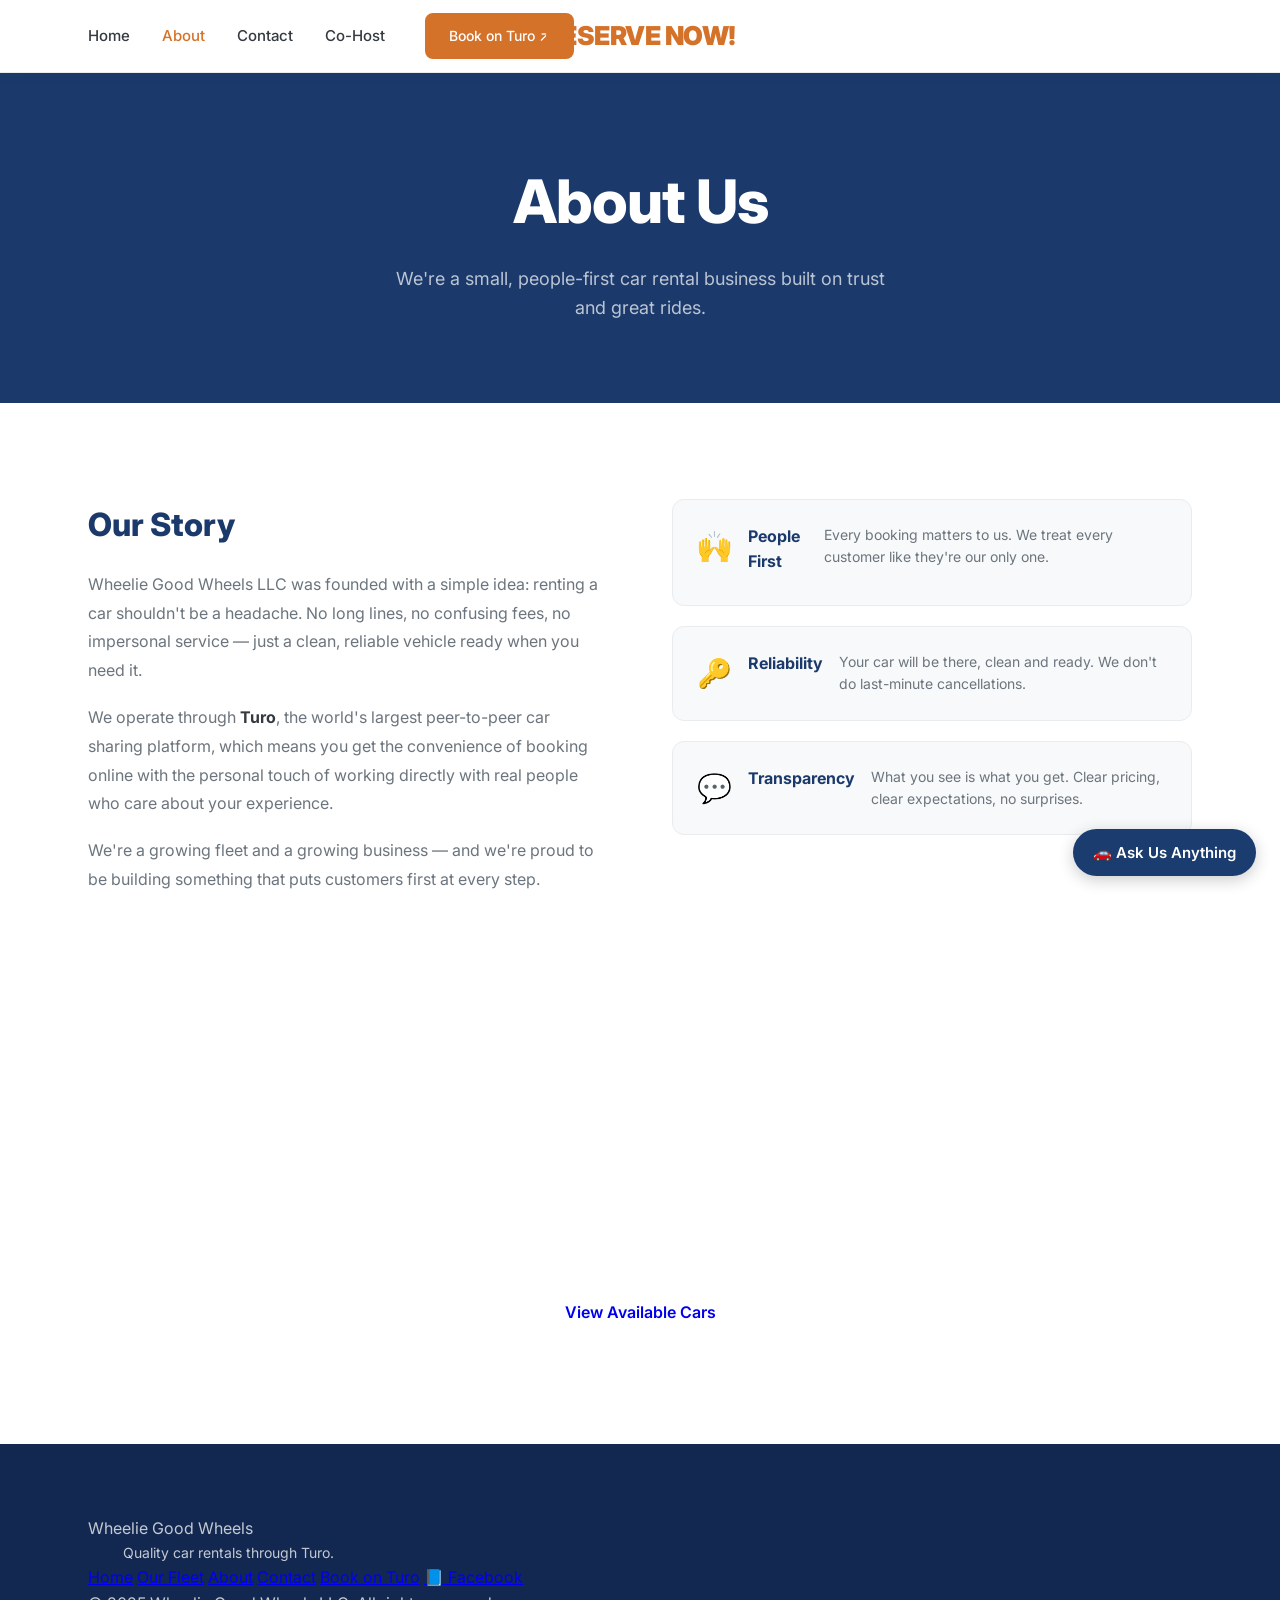
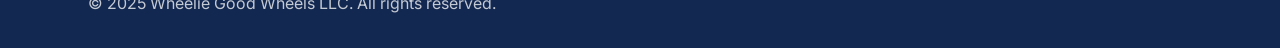
==== commit d764b65d: "Add Facebook page link to footer across all pages" ====
--- a/about.html
+++ b/about.html
@@ -94,6 +94,7 @@
         <a href="about.html">About</a>
         <a href="contact.html">Contact</a>
         <a href="https://turo.com/us/en/suv-rental/united-states/brandon-fl/tesla/model-y/3444633" target="_blank">Book on Turo</a>
+        <a href="https://www.facebook.com/profile.php?id=927656513774971" target="_blank" rel="noopener noreferrer">📘 Facebook</a>
       </div>
       <p class="footer-copy">&copy; 2025 Wheelie Good Wheels LLC. All rights reserved.</p>
     </div>
